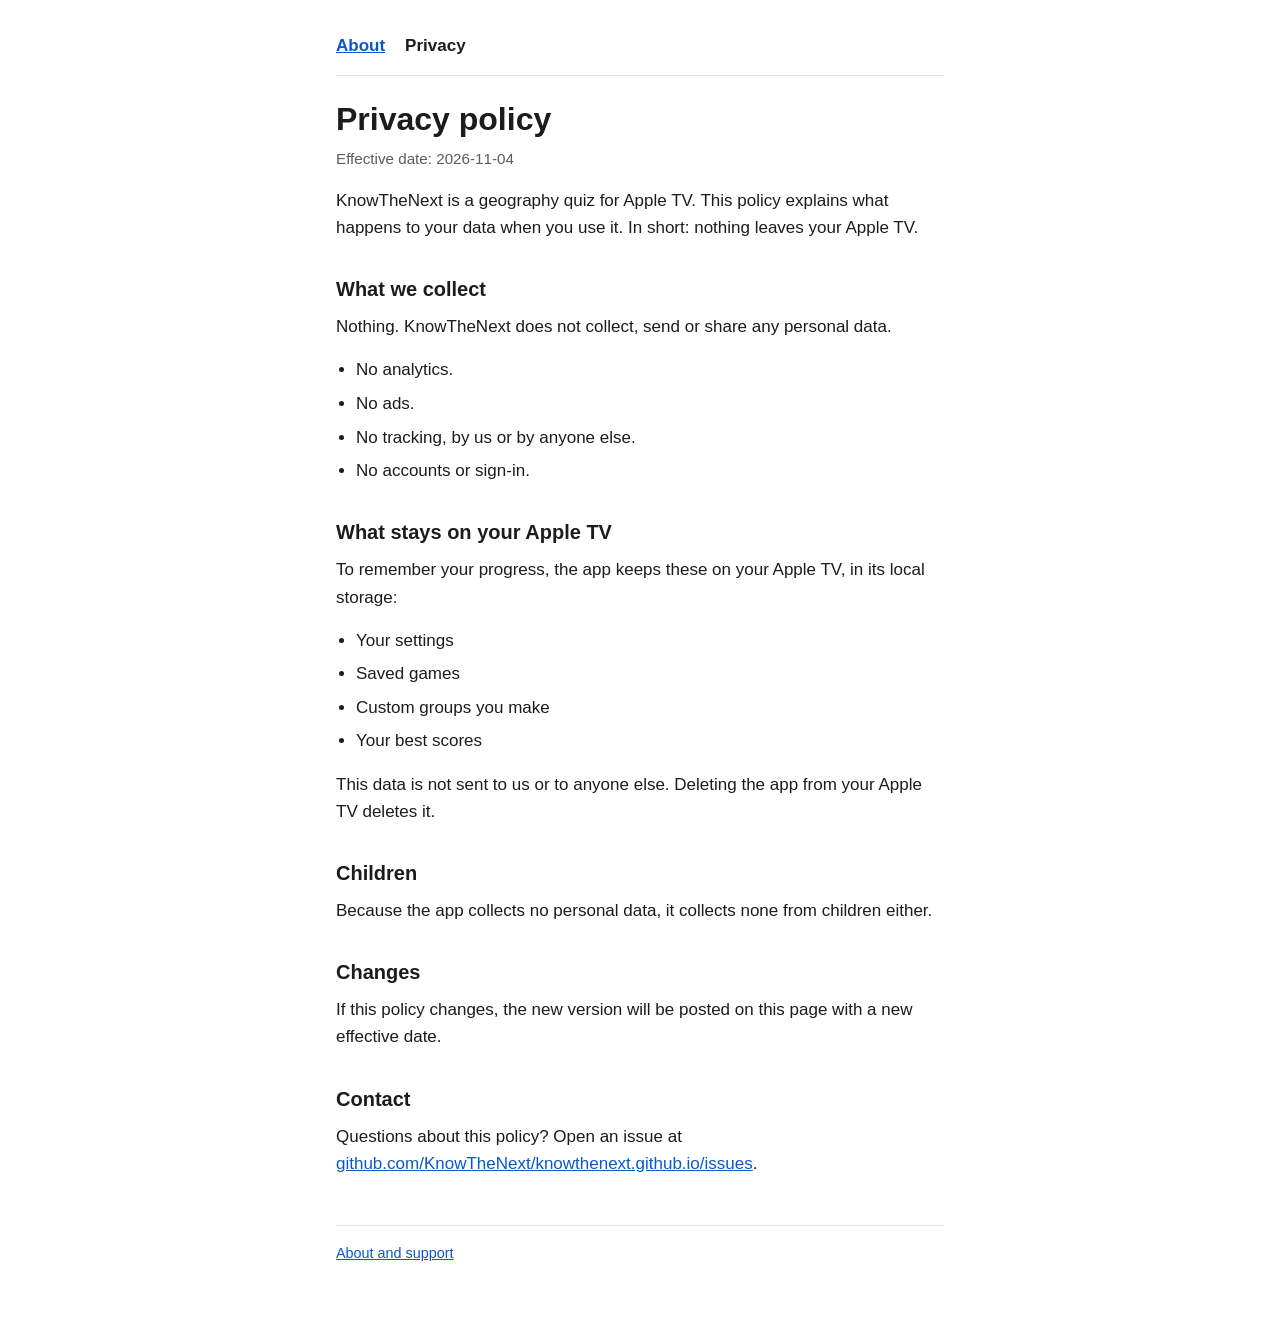
==== privacy/index.html @ 85c26aa3 "Add About/support and privacy pages Co-Authored-By: Claude Opus 5.5 <noreply@anthropic.com>" ====
<!doctype html>
<html lang="en">
<head>
<meta charset="utf-8">
<meta name="viewport" content="width=device-width, initial-scale=1">
<title>KnowTheNext Privacy</title>
<meta name="description" content="Privacy policy for KnowTheNext, a free geography quiz for Apple TV.">
<link rel="stylesheet" href="/style.css">
</head>
<body>
<main>
<nav><a href="/about/">About</a><a href="/privacy/" aria-current="page">Privacy</a></nav>

<h1>Privacy policy</h1>
<p class="meta">Effective date: <time datetime="2026-11-04">2026-11-04</time></p>

<p>KnowTheNext is a geography quiz for Apple TV. This policy explains what happens to your data when you use it. In short: nothing leaves your Apple TV.</p>

<h2>What we collect</h2>
<p>Nothing. KnowTheNext does not collect, send or share any personal data.</p>
<ul>
  <li>No analytics.</li>
  <li>No ads.</li>
  <li>No tracking, by us or by anyone else.</li>
  <li>No accounts or sign-in.</li>
</ul>

<h2>What stays on your Apple TV</h2>
<p>To remember your progress, the app keeps these on your Apple TV, in its local storage:</p>
<ul>
  <li>Your settings</li>
  <li>Saved games</li>
  <li>Custom groups you make</li>
  <li>Your best scores</li>
</ul>
<p>This data is not sent to us or to anyone else. Deleting the app from your Apple TV deletes it.</p>

<h2>Children</h2>
<p>Because the app collects no personal data, it collects none from children either.</p>

<h2>Changes</h2>
<p>If this policy changes, the new version will be posted on this page with a new effective date.</p>

<h2>Contact</h2>
<p>Questions about this policy? Open an issue at <a href="https://github.com/KnowTheNext/knowthenext.github.io/issues">github.com/KnowTheNext/knowthenext.github.io/issues</a>.</p>

<footer>
  <p><a href="/about/">About and support</a></p>
</footer>
</main>
</body>
</html>
---- style.css ----
:root {
  color-scheme: light dark;
  --bg: #ffffff;
  --text: #1c1c1e;
  --muted: #5b5b60;
  --link: #0a58ca;
  --rule: #e2e2e6;
}
@media (prefers-color-scheme: dark) {
  :root {
    --bg: #111113;
    --text: #f2f2f4;
    --muted: #a8a8ae;
    --link: #79b0ff;
    --rule: #2c2c30;
  }
}
* { box-sizing: border-box; }
html { -webkit-text-size-adjust: 100%; }
body {
  margin: 0;
  background: var(--bg);
  color: var(--text);
  font-family: -apple-system, BlinkMacSystemFont, "Segoe UI", Roboto, Helvetica, Arial, sans-serif;
  font-size: 1.0625rem;
  line-height: 1.6;
}
main {
  max-width: 40rem;
  margin: 0 auto;
  padding: 2rem 1rem 3rem;
}
nav {
  display: flex;
  gap: 1.25rem;
  padding-bottom: 1rem;
  margin-bottom: 1.5rem;
  border-bottom: 1px solid var(--rule);
  font-weight: 600;
}
nav a[aria-current="page"] { color: var(--text); text-decoration: none; }
h1 { font-size: 2rem; line-height: 1.2; margin: 0 0 0.5rem; }
h2 { font-size: 1.25rem; margin: 2rem 0 0.5rem; }
p, ul { margin: 0 0 1rem; }
ul { padding-left: 1.25rem; }
li { margin-bottom: 0.4rem; }
a { color: var(--link); overflow-wrap: anywhere; }
.lede { font-size: 1.15rem; color: var(--muted); }
.meta { color: var(--muted); font-size: 0.95rem; }
.button {
  display: inline-block;
  padding: 0.75rem 1.1rem;
  border-radius: 0.6rem;
  background: var(--link);
  color: var(--bg);
  font-weight: 600;
  text-decoration: none;
}
footer {
  margin-top: 3rem;
  padding-top: 1rem;
  border-top: 1px solid var(--rule);
  color: var(--muted);
  font-size: 0.9rem;
}
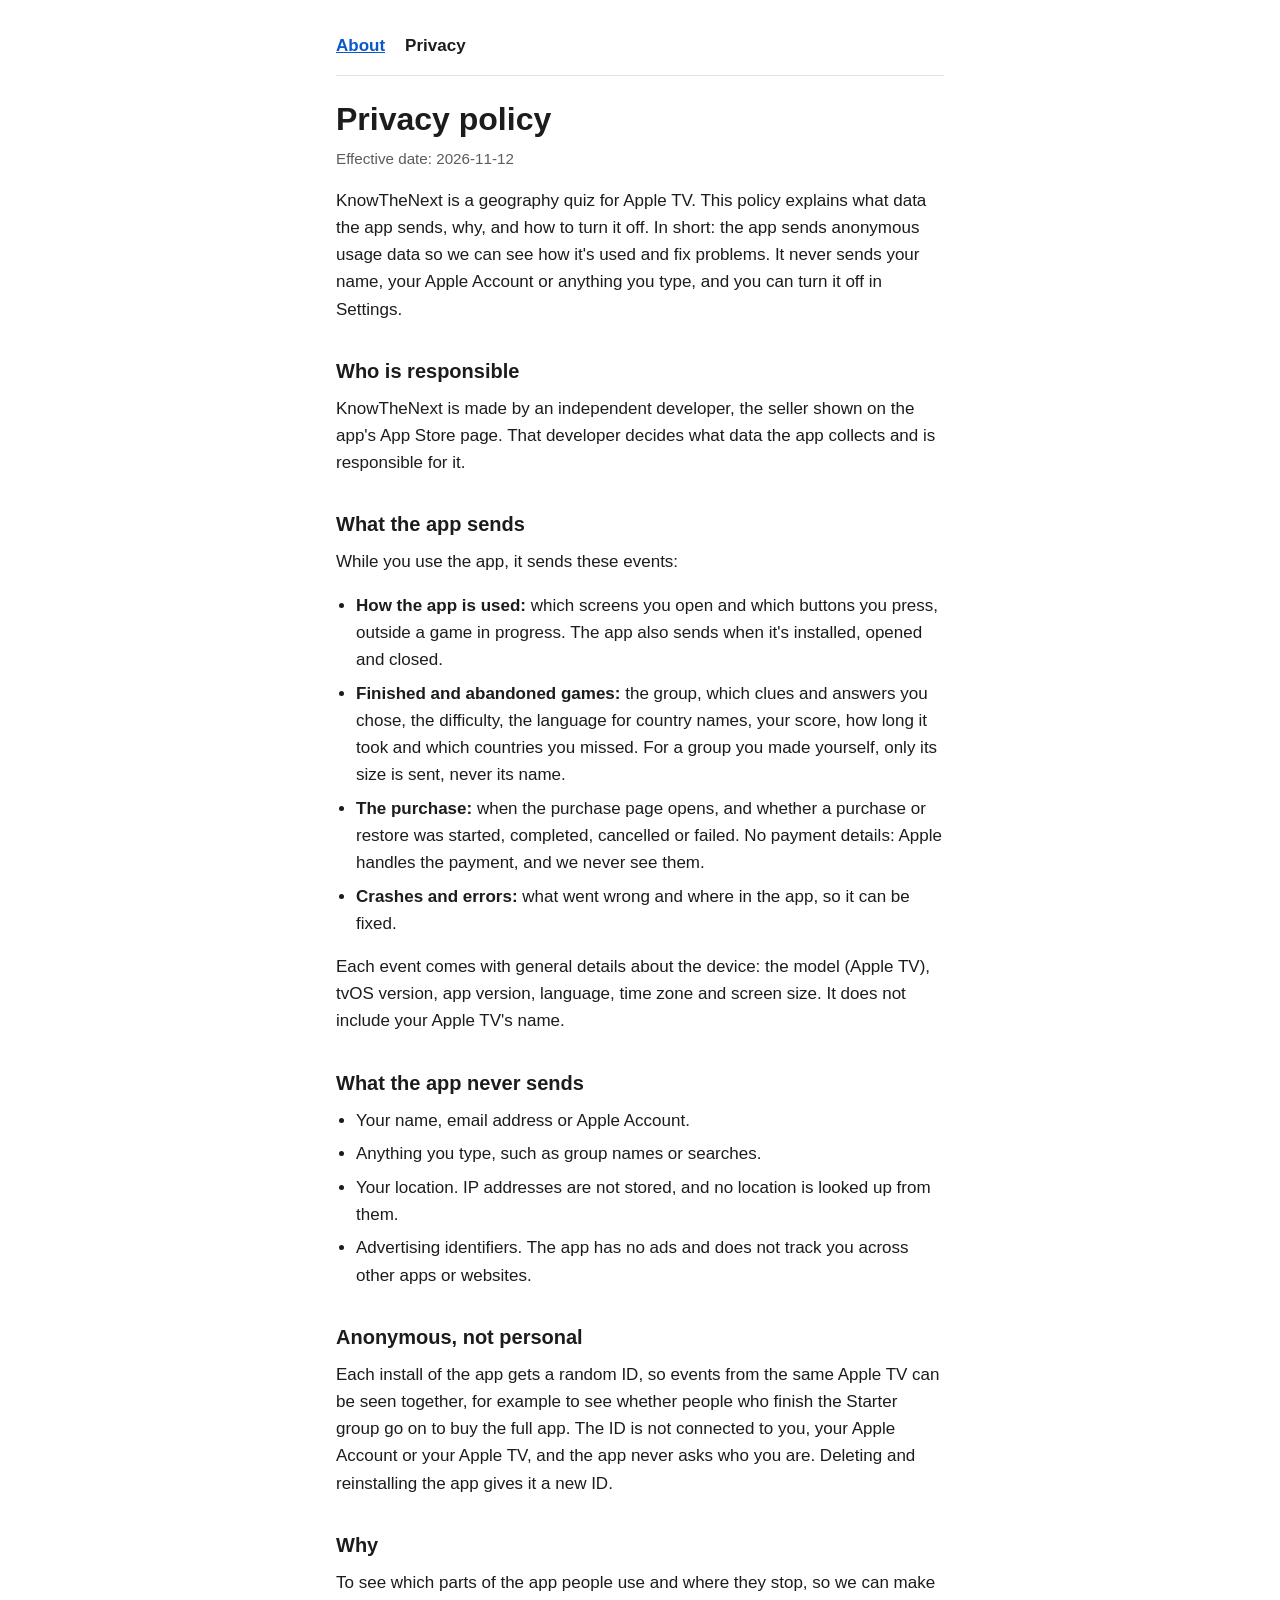
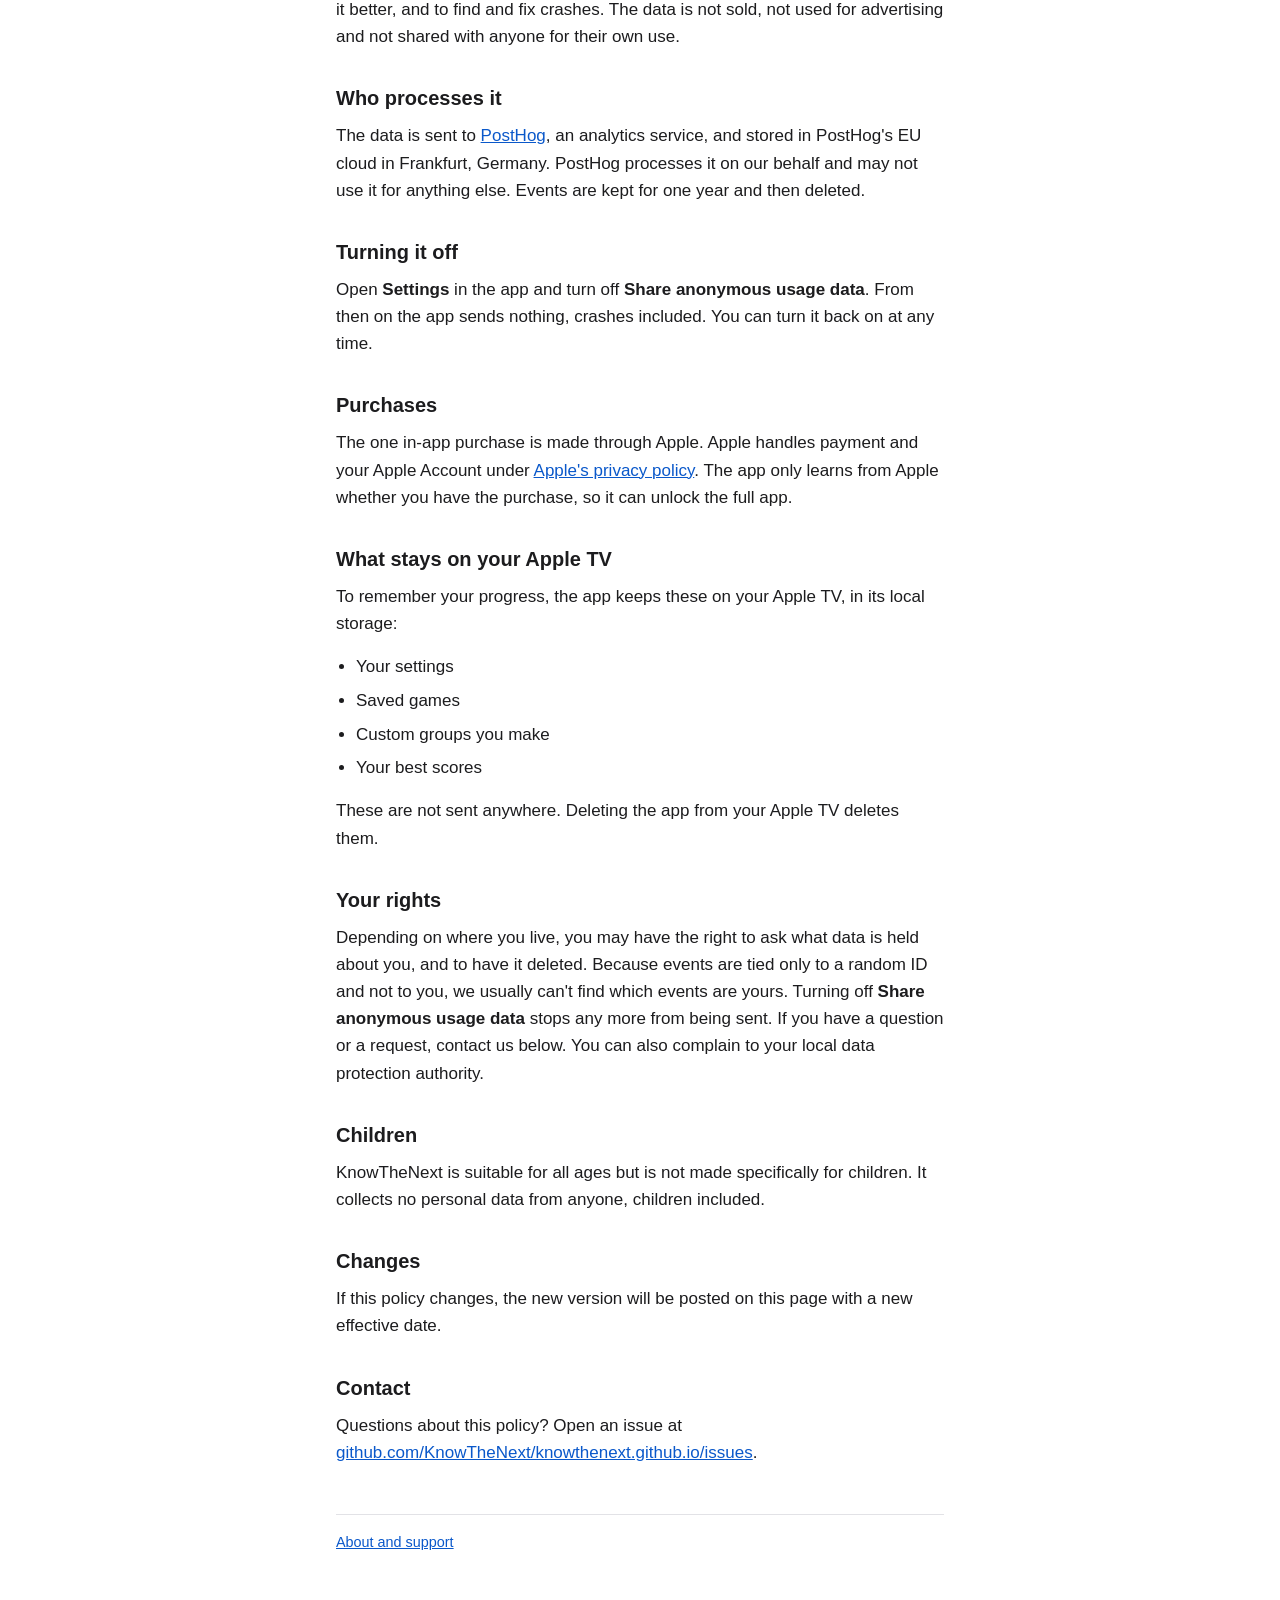
==== commit 1e1c69f1: "Describe the app's anonymous analytics and in-app purchase The privacy policy now says what the app " ====
--- a/privacy/index.html
+++ b/privacy/index.html
@@ -4,7 +4,7 @@
 <meta charset="utf-8">
 <meta name="viewport" content="width=device-width, initial-scale=1">
 <title>KnowTheNext Privacy</title>
-<meta name="description" content="Privacy policy for KnowTheNext, a free geography quiz for Apple TV.">
+<meta name="description" content="Privacy policy for KnowTheNext, a geography quiz for Apple TV.">
 <link rel="stylesheet" href="/style.css">
 </head>
 <body>
@@ -12,18 +12,45 @@
 <nav><a href="/about/">About</a><a href="/privacy/" aria-current="page">Privacy</a></nav>
 
 <h1>Privacy policy</h1>
-<p class="meta">Effective date: <time datetime="2026-11-04">2026-11-04</time></p>
+<p class="meta">Effective date: <time datetime="2026-11-12">2026-11-12</time></p>
 
-<p>KnowTheNext is a geography quiz for Apple TV. This policy explains what happens to your data when you use it. In short: nothing leaves your Apple TV.</p>
+<p>KnowTheNext is a geography quiz for Apple TV. This policy explains what data the app sends, why, and how to turn it off. In short: the app sends anonymous usage data so we can see how it's used and fix problems. It never sends your name, your Apple Account or anything you type, and you can turn it off in Settings.</p>
 
-<h2>What we collect</h2>
-<p>Nothing. KnowTheNext does not collect, send or share any personal data.</p>
+<h2>Who is responsible</h2>
+<p>KnowTheNext is made by an independent developer, the seller shown on the app's App Store page. That developer decides what data the app collects and is responsible for it.</p>
+
+<h2>What the app sends</h2>
+<p>While you use the app, it sends these events:</p>
 <ul>
-  <li>No analytics.</li>
-  <li>No ads.</li>
-  <li>No tracking, by us or by anyone else.</li>
-  <li>No accounts or sign-in.</li>
+  <li><strong>How the app is used:</strong> which screens you open and which buttons you press, outside a game in progress. The app also sends when it's installed, opened and closed.</li>
+  <li><strong>Finished and abandoned games:</strong> the group, which clues and answers you chose, the difficulty, the language for country names, your score, how long it took and which countries you missed. For a group you made yourself, only its size is sent, never its name.</li>
+  <li><strong>The purchase:</strong> when the purchase page opens, and whether a purchase or restore was started, completed, cancelled or failed. No payment details: Apple handles the payment, and we never see them.</li>
+  <li><strong>Crashes and errors:</strong> what went wrong and where in the app, so it can be fixed.</li>
 </ul>
+<p>Each event comes with general details about the device: the model (Apple TV), tvOS version, app version, language, time zone and screen size. It does not include your Apple TV's name.</p>
+
+<h2>What the app never sends</h2>
+<ul>
+  <li>Your name, email address or Apple Account.</li>
+  <li>Anything you type, such as group names or searches.</li>
+  <li>Your location. IP addresses are not stored, and no location is looked up from them.</li>
+  <li>Advertising identifiers. The app has no ads and does not track you across other apps or websites.</li>
+</ul>
+
+<h2>Anonymous, not personal</h2>
+<p>Each install of the app gets a random ID, so events from the same Apple TV can be seen together, for example to see whether people who finish the Starter group go on to buy the full app. The ID is not connected to you, your Apple Account or your Apple TV, and the app never asks who you are. Deleting and reinstalling the app gives it a new ID.</p>
+
+<h2>Why</h2>
+<p>To see which parts of the app people use and where they stop, so we can make it better, and to find and fix crashes. The data is not sold, not used for advertising and not shared with anyone for their own use.</p>
+
+<h2>Who processes it</h2>
+<p>The data is sent to <a href="https://posthog.com">PostHog</a>, an analytics service, and stored in PostHog's EU cloud in Frankfurt, Germany. PostHog processes it on our behalf and may not use it for anything else. Events are kept for one year and then deleted.</p>
+
+<h2>Turning it off</h2>
+<p>Open <strong>Settings</strong> in the app and turn off <strong>Share anonymous usage data</strong>. From then on the app sends nothing, crashes included. You can turn it back on at any time.</p>
+
+<h2>Purchases</h2>
+<p>The one in-app purchase is made through Apple. Apple handles payment and your Apple Account under <a href="https://www.apple.com/legal/privacy/">Apple's privacy policy</a>. The app only learns from Apple whether you have the purchase, so it can unlock the full app.</p>
 
 <h2>What stays on your Apple TV</h2>
 <p>To remember your progress, the app keeps these on your Apple TV, in its local storage:</p>
@@ -33,10 +60,13 @@
   <li>Custom groups you make</li>
   <li>Your best scores</li>
 </ul>
-<p>This data is not sent to us or to anyone else. Deleting the app from your Apple TV deletes it.</p>
+<p>These are not sent anywhere. Deleting the app from your Apple TV deletes them.</p>
+
+<h2>Your rights</h2>
+<p>Depending on where you live, you may have the right to ask what data is held about you, and to have it deleted. Because events are tied only to a random ID and not to you, we usually can't find which events are yours. Turning off <strong>Share anonymous usage data</strong> stops any more from being sent. If you have a question or a request, contact us below. You can also complain to your local data protection authority.</p>
 
 <h2>Children</h2>
-<p>Because the app collects no personal data, it collects none from children either.</p>
+<p>KnowTheNext is suitable for all ages but is not made specifically for children. It collects no personal data from anyone, children included.</p>
 
 <h2>Changes</h2>
 <p>If this policy changes, the new version will be posted on this page with a new effective date.</p>
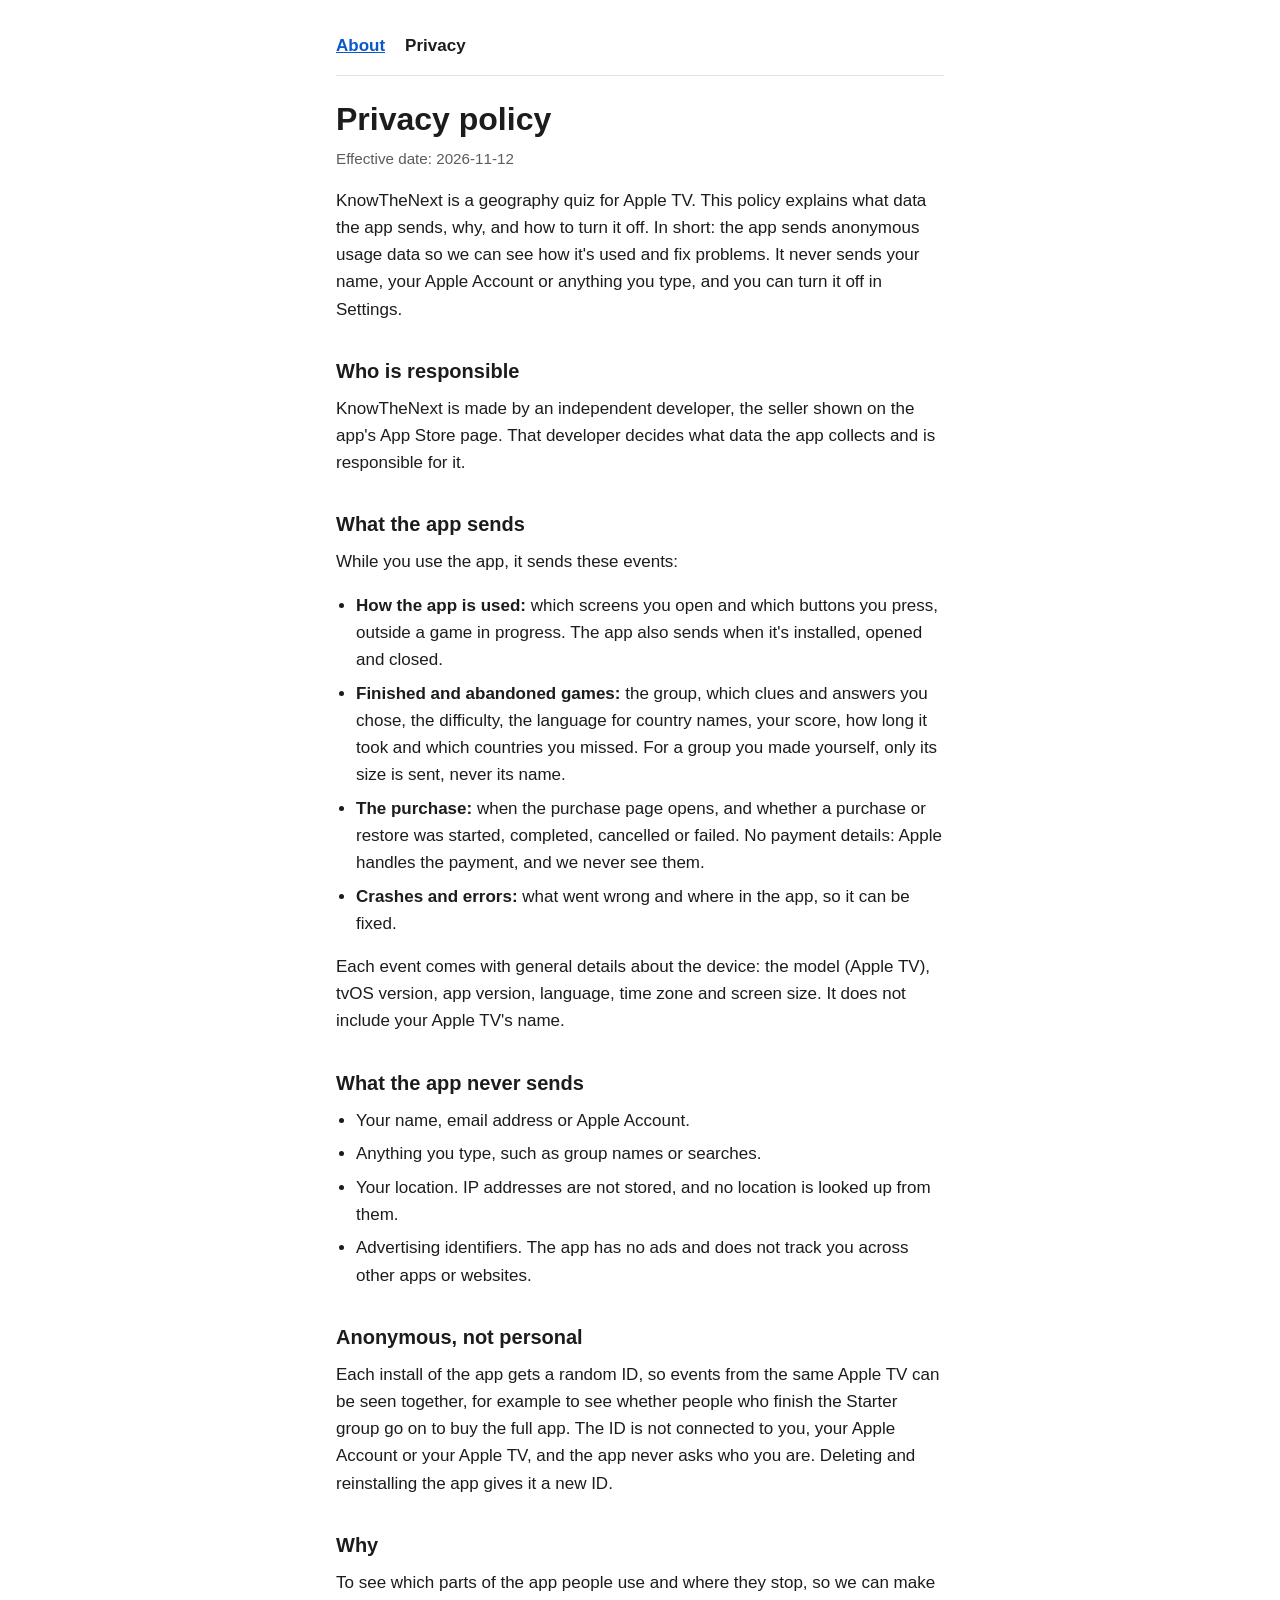
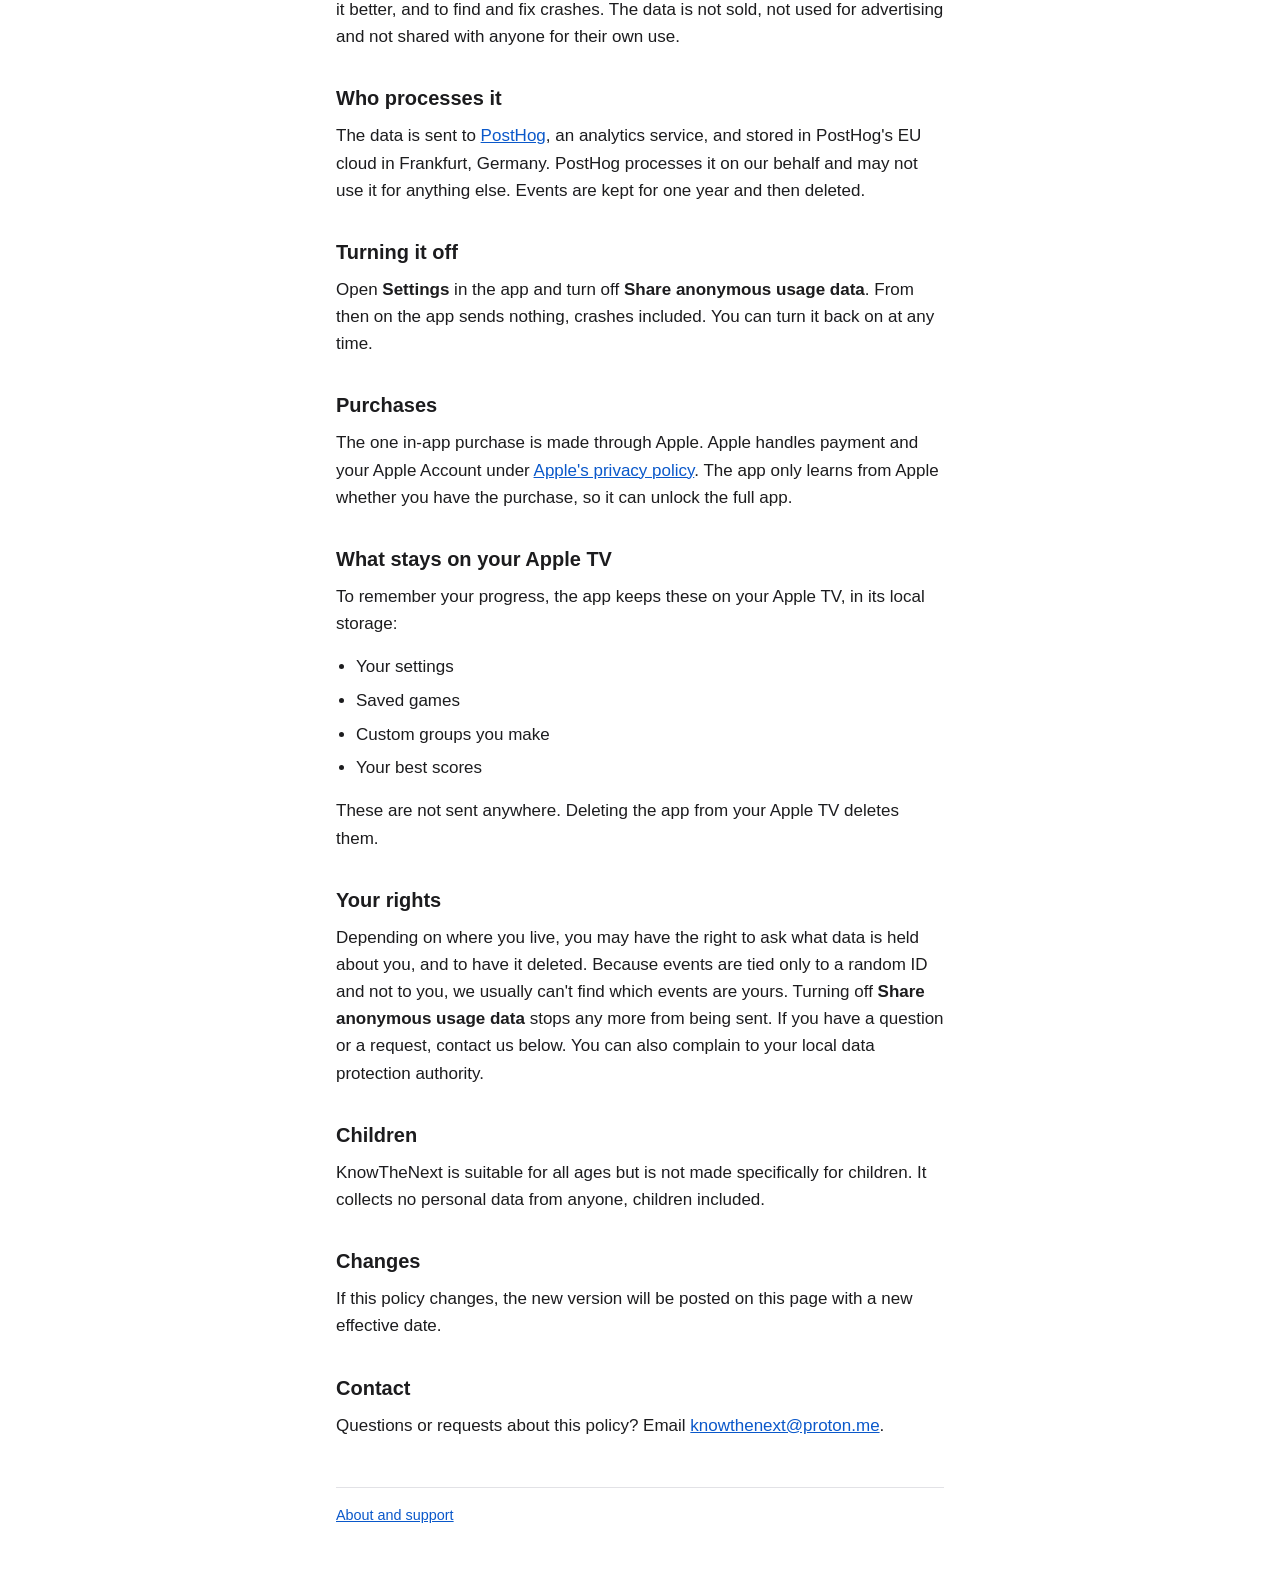
==== commit fe5b1cb0: "Give the support email as the privacy contact Co-Authored-By: Claude Opus 5.5 <noreply@anthropic.com" ====
--- a/privacy/index.html
+++ b/privacy/index.html
@@ -72,7 +72,7 @@
 <p>If this policy changes, the new version will be posted on this page with a new effective date.</p>
 
 <h2>Contact</h2>
-<p>Questions about this policy? Open an issue at <a href="https://github.com/KnowTheNext/knowthenext.github.io/issues">github.com/KnowTheNext/knowthenext.github.io/issues</a>.</p>
+<p>Questions or requests about this policy? Email <a href="mailto:knowthenext@proton.me">knowthenext@proton.me</a>.</p>
 
 <footer>
   <p><a href="/about/">About and support</a></p>
--- a/style.css
+++ b/style.css
@@ -63,3 +63,20 @@
   color: var(--muted);
   font-size: 0.9rem;
 }
+.feedback { margin: 0 0 1rem; }
+.feedback label { display: block; font-weight: 600; margin: 0 0 0.35rem; }
+.feedback textarea, .feedback input {
+  display: block;
+  width: 100%;
+  margin: 0 0 1rem;
+  padding: 0.6rem 0.7rem;
+  border: 1px solid var(--rule);
+  border-radius: 0.5rem;
+  background: var(--bg);
+  color: var(--text);
+  font: inherit;
+}
+.feedback textarea { resize: vertical; }
+.feedback button { border: 0; font: inherit; font-weight: 600; cursor: pointer; }
+.feedback button:disabled { opacity: 0.6; cursor: default; }
+.feedback #feedback-status { margin-top: 0.75rem; }
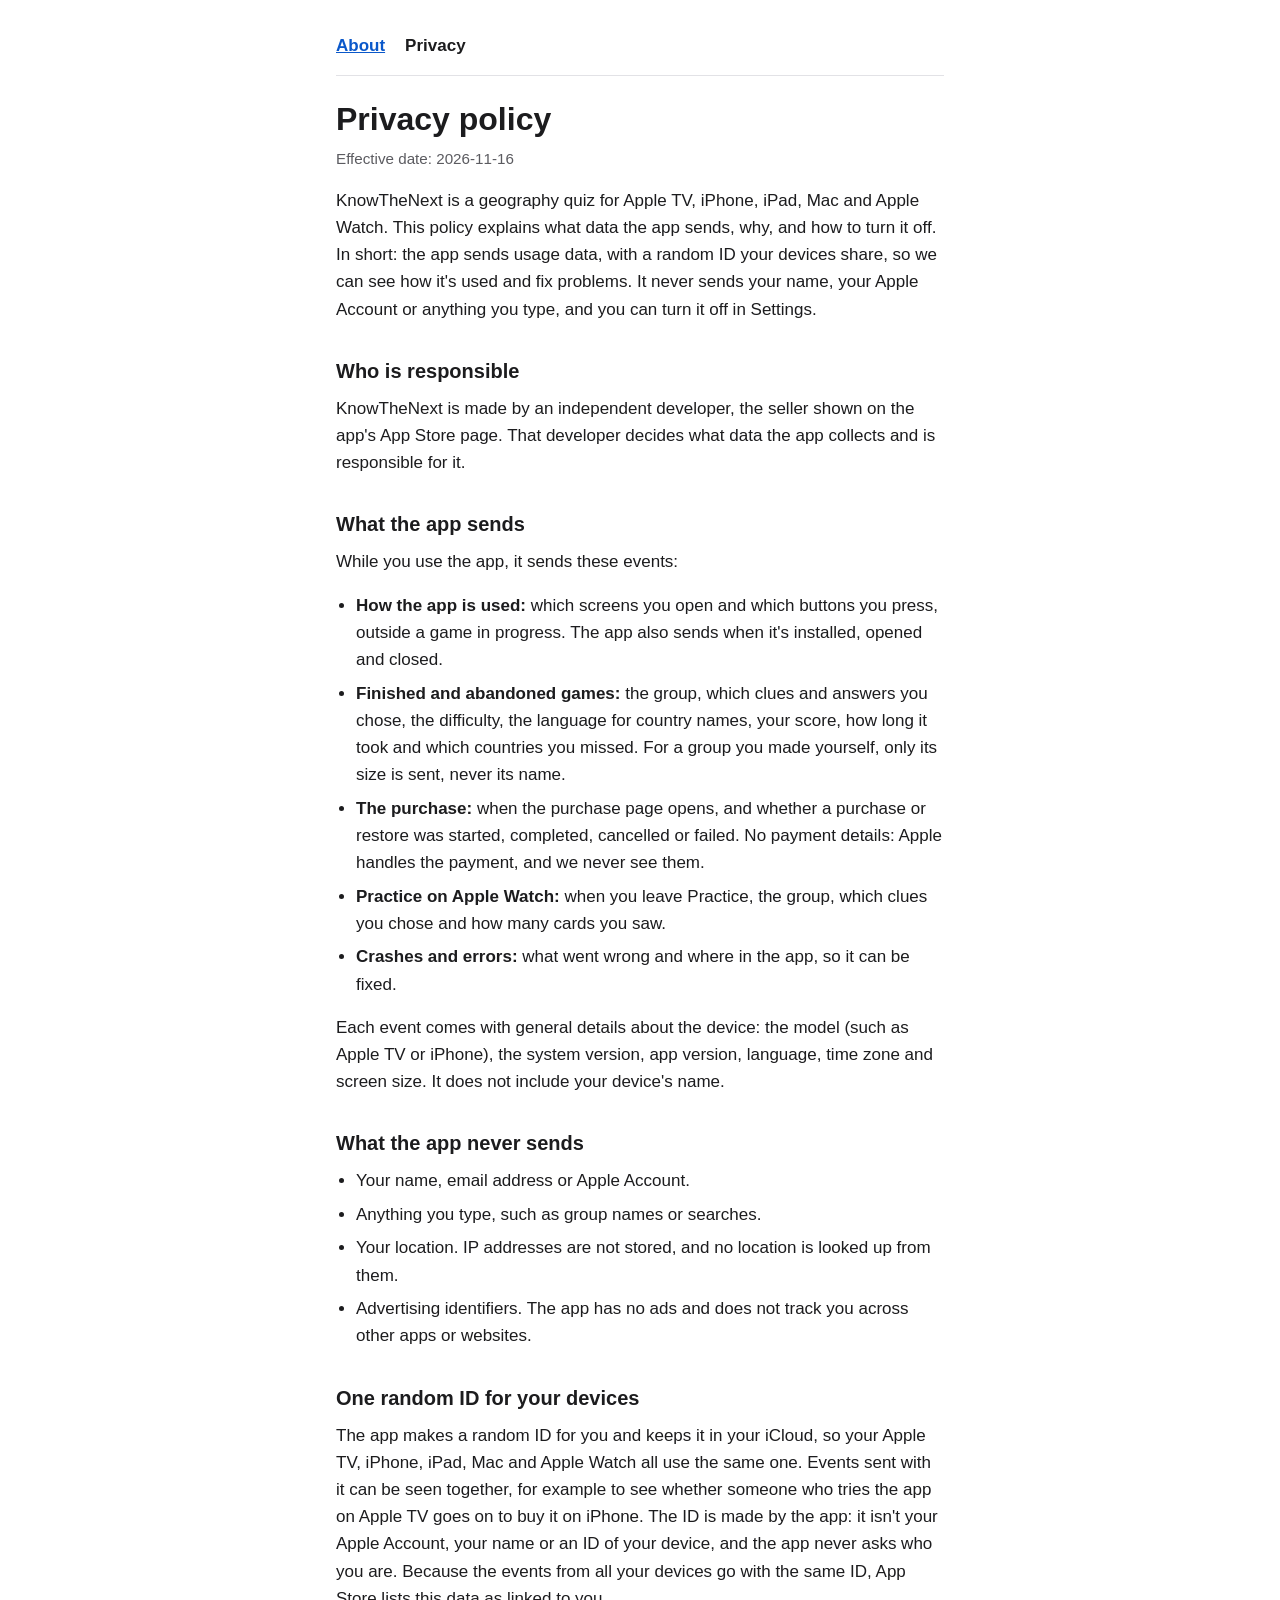
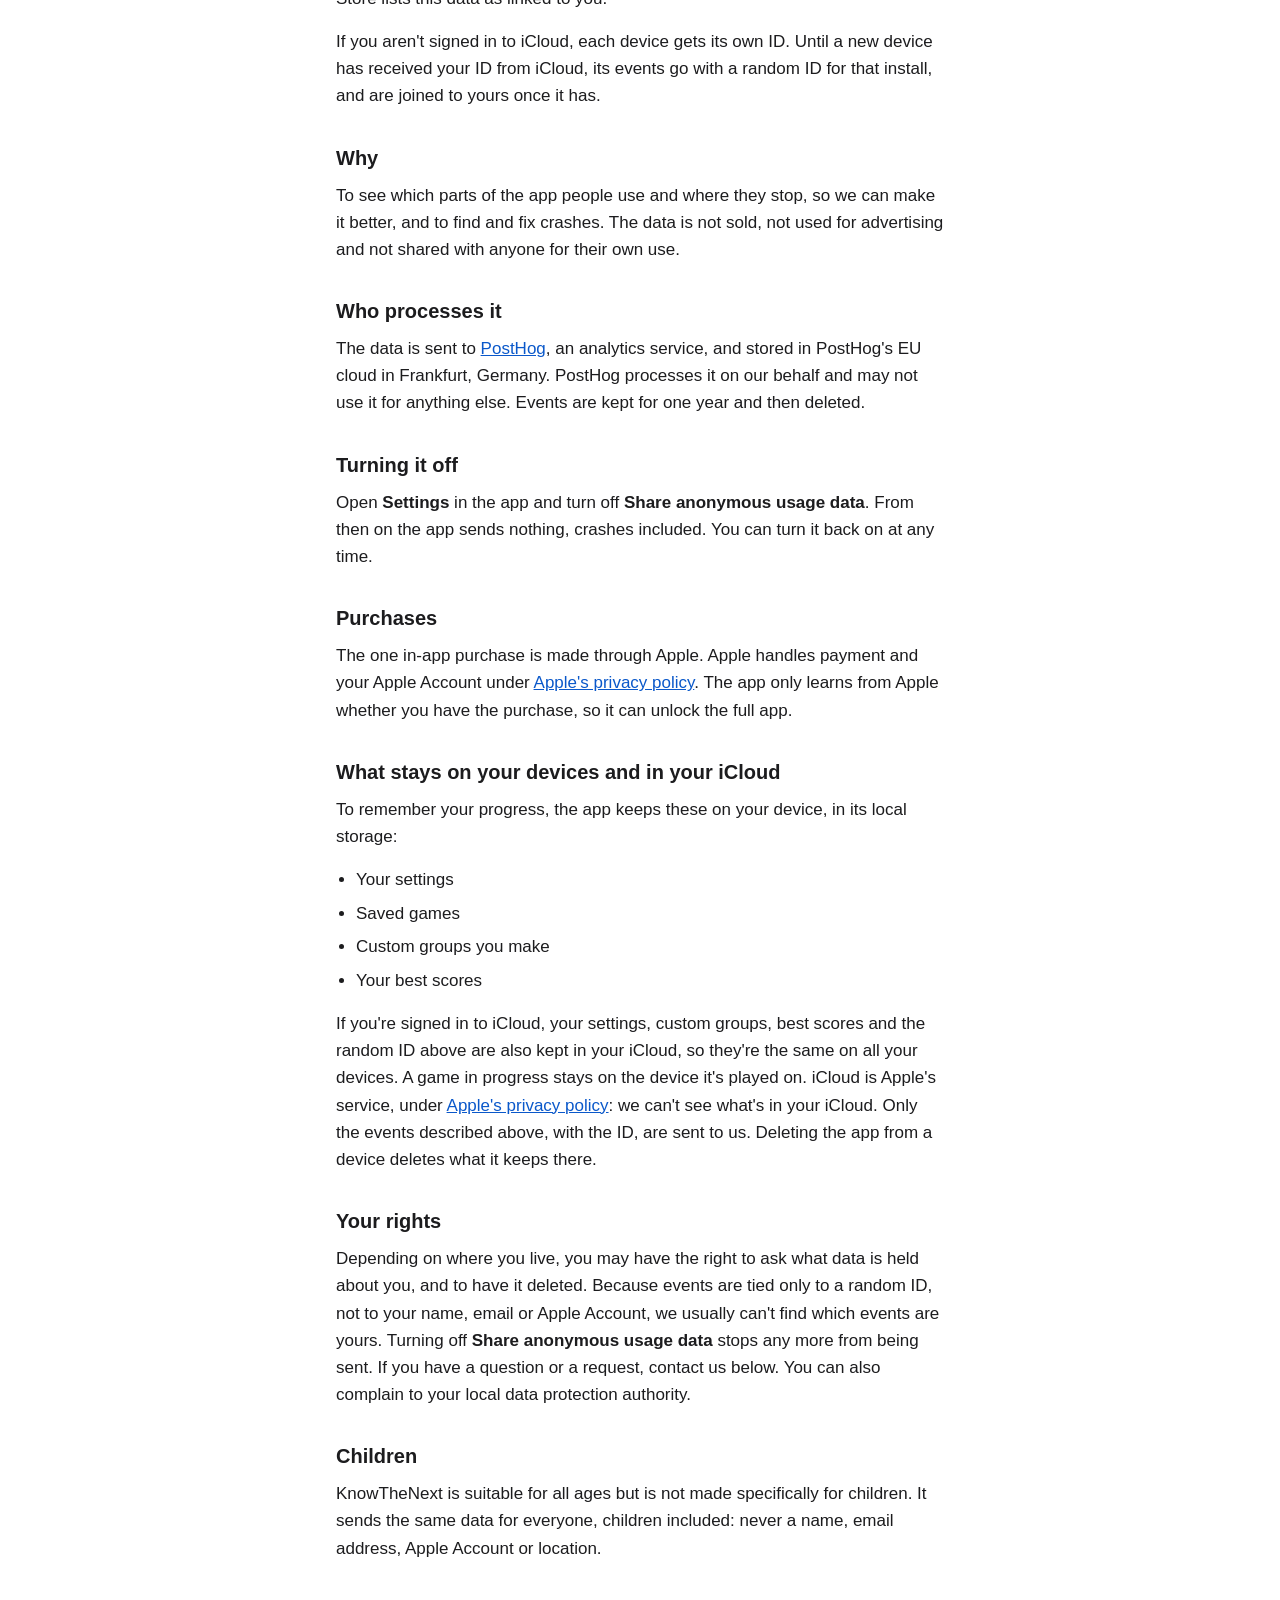
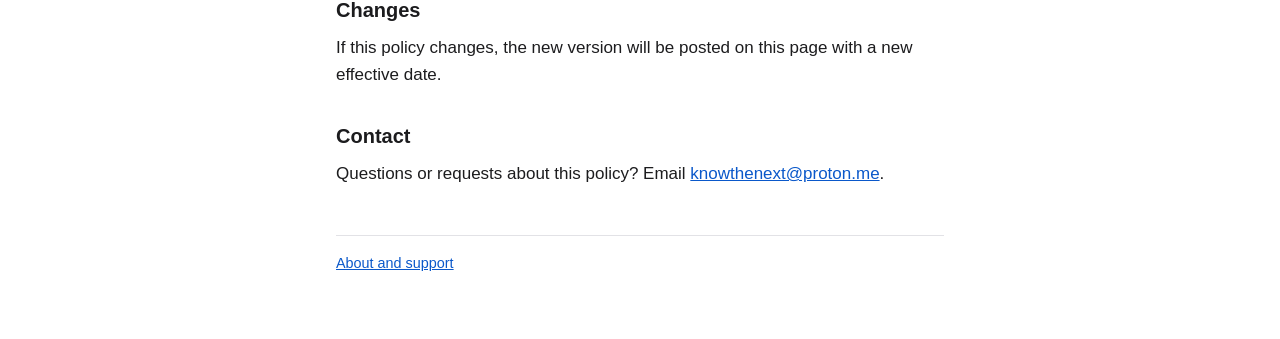
==== commit 474128f2: "Privacy policy: one random ID shared by the player's devices The app now runs on Apple TV, iPhone, i" ====
--- a/privacy/index.html
+++ b/privacy/index.html
@@ -4,7 +4,7 @@
 <meta charset="utf-8">
 <meta name="viewport" content="width=device-width, initial-scale=1">
 <title>KnowTheNext Privacy</title>
-<meta name="description" content="Privacy policy for KnowTheNext, a geography quiz for Apple TV.">
+<meta name="description" content="Privacy policy for KnowTheNext, a geography quiz for Apple TV, iPhone, iPad, Mac and Apple Watch.">
 <link rel="stylesheet" href="/style.css">
 </head>
 <body>
@@ -12,9 +12,9 @@
 <nav><a href="/about/">About</a><a href="/privacy/" aria-current="page">Privacy</a></nav>
 
 <h1>Privacy policy</h1>
-<p class="meta">Effective date: <time datetime="2026-11-12">2026-11-12</time></p>
+<p class="meta">Effective date: <time datetime="2026-11-16">2026-11-16</time></p>
 
-<p>KnowTheNext is a geography quiz for Apple TV. This policy explains what data the app sends, why, and how to turn it off. In short: the app sends anonymous usage data so we can see how it's used and fix problems. It never sends your name, your Apple Account or anything you type, and you can turn it off in Settings.</p>
+<p>KnowTheNext is a geography quiz for Apple TV, iPhone, iPad, Mac and Apple Watch. This policy explains what data the app sends, why, and how to turn it off. In short: the app sends usage data, with a random ID your devices share, so we can see how it's used and fix problems. It never sends your name, your Apple Account or anything you type, and you can turn it off in Settings.</p>
 
 <h2>Who is responsible</h2>
 <p>KnowTheNext is made by an independent developer, the seller shown on the app's App Store page. That developer decides what data the app collects and is responsible for it.</p>
@@ -25,9 +25,10 @@
   <li><strong>How the app is used:</strong> which screens you open and which buttons you press, outside a game in progress. The app also sends when it's installed, opened and closed.</li>
   <li><strong>Finished and abandoned games:</strong> the group, which clues and answers you chose, the difficulty, the language for country names, your score, how long it took and which countries you missed. For a group you made yourself, only its size is sent, never its name.</li>
   <li><strong>The purchase:</strong> when the purchase page opens, and whether a purchase or restore was started, completed, cancelled or failed. No payment details: Apple handles the payment, and we never see them.</li>
+  <li><strong>Practice on Apple Watch:</strong> when you leave Practice, the group, which clues you chose and how many cards you saw.</li>
   <li><strong>Crashes and errors:</strong> what went wrong and where in the app, so it can be fixed.</li>
 </ul>
-<p>Each event comes with general details about the device: the model (Apple TV), tvOS version, app version, language, time zone and screen size. It does not include your Apple TV's name.</p>
+<p>Each event comes with general details about the device: the model (such as Apple TV or iPhone), the system version, app version, language, time zone and screen size. It does not include your device's name.</p>
 
 <h2>What the app never sends</h2>
 <ul>
@@ -37,8 +38,9 @@
   <li>Advertising identifiers. The app has no ads and does not track you across other apps or websites.</li>
 </ul>
 
-<h2>Anonymous, not personal</h2>
-<p>Each install of the app gets a random ID, so events from the same Apple TV can be seen together, for example to see whether people who finish the Starter group go on to buy the full app. The ID is not connected to you, your Apple Account or your Apple TV, and the app never asks who you are. Deleting and reinstalling the app gives it a new ID.</p>
+<h2>One random ID for your devices</h2>
+<p>The app makes a random ID for you and keeps it in your iCloud, so your Apple TV, iPhone, iPad, Mac and Apple Watch all use the same one. Events sent with it can be seen together, for example to see whether someone who tries the app on Apple TV goes on to buy it on iPhone. The ID is made by the app: it isn't your Apple Account, your name or an ID of your device, and the app never asks who you are. Because the events from all your devices go with the same ID, App Store lists this data as linked to you.</p>
+<p>If you aren't signed in to iCloud, each device gets its own ID. Until a new device has received your ID from iCloud, its events go with a random ID for that install, and are joined to yours once it has.</p>
 
 <h2>Why</h2>
 <p>To see which parts of the app people use and where they stop, so we can make it better, and to find and fix crashes. The data is not sold, not used for advertising and not shared with anyone for their own use.</p>
@@ -52,21 +54,21 @@
 <h2>Purchases</h2>
 <p>The one in-app purchase is made through Apple. Apple handles payment and your Apple Account under <a href="https://www.apple.com/legal/privacy/">Apple's privacy policy</a>. The app only learns from Apple whether you have the purchase, so it can unlock the full app.</p>
 
-<h2>What stays on your Apple TV</h2>
-<p>To remember your progress, the app keeps these on your Apple TV, in its local storage:</p>
+<h2>What stays on your devices and in your iCloud</h2>
+<p>To remember your progress, the app keeps these on your device, in its local storage:</p>
 <ul>
   <li>Your settings</li>
   <li>Saved games</li>
   <li>Custom groups you make</li>
   <li>Your best scores</li>
 </ul>
-<p>These are not sent anywhere. Deleting the app from your Apple TV deletes them.</p>
+<p>If you're signed in to iCloud, your settings, custom groups, best scores and the random ID above are also kept in your iCloud, so they're the same on all your devices. A game in progress stays on the device it's played on. iCloud is Apple's service, under <a href="https://www.apple.com/legal/privacy/">Apple's privacy policy</a>: we can't see what's in your iCloud. Only the events described above, with the ID, are sent to us. Deleting the app from a device deletes what it keeps there.</p>
 
 <h2>Your rights</h2>
-<p>Depending on where you live, you may have the right to ask what data is held about you, and to have it deleted. Because events are tied only to a random ID and not to you, we usually can't find which events are yours. Turning off <strong>Share anonymous usage data</strong> stops any more from being sent. If you have a question or a request, contact us below. You can also complain to your local data protection authority.</p>
+<p>Depending on where you live, you may have the right to ask what data is held about you, and to have it deleted. Because events are tied only to a random ID, not to your name, email or Apple Account, we usually can't find which events are yours. Turning off <strong>Share anonymous usage data</strong> stops any more from being sent. If you have a question or a request, contact us below. You can also complain to your local data protection authority.</p>
 
 <h2>Children</h2>
-<p>KnowTheNext is suitable for all ages but is not made specifically for children. It collects no personal data from anyone, children included.</p>
+<p>KnowTheNext is suitable for all ages but is not made specifically for children. It sends the same data for everyone, children included: never a name, email address, Apple Account or location.</p>
 
 <h2>Changes</h2>
 <p>If this policy changes, the new version will be posted on this page with a new effective date.</p>
